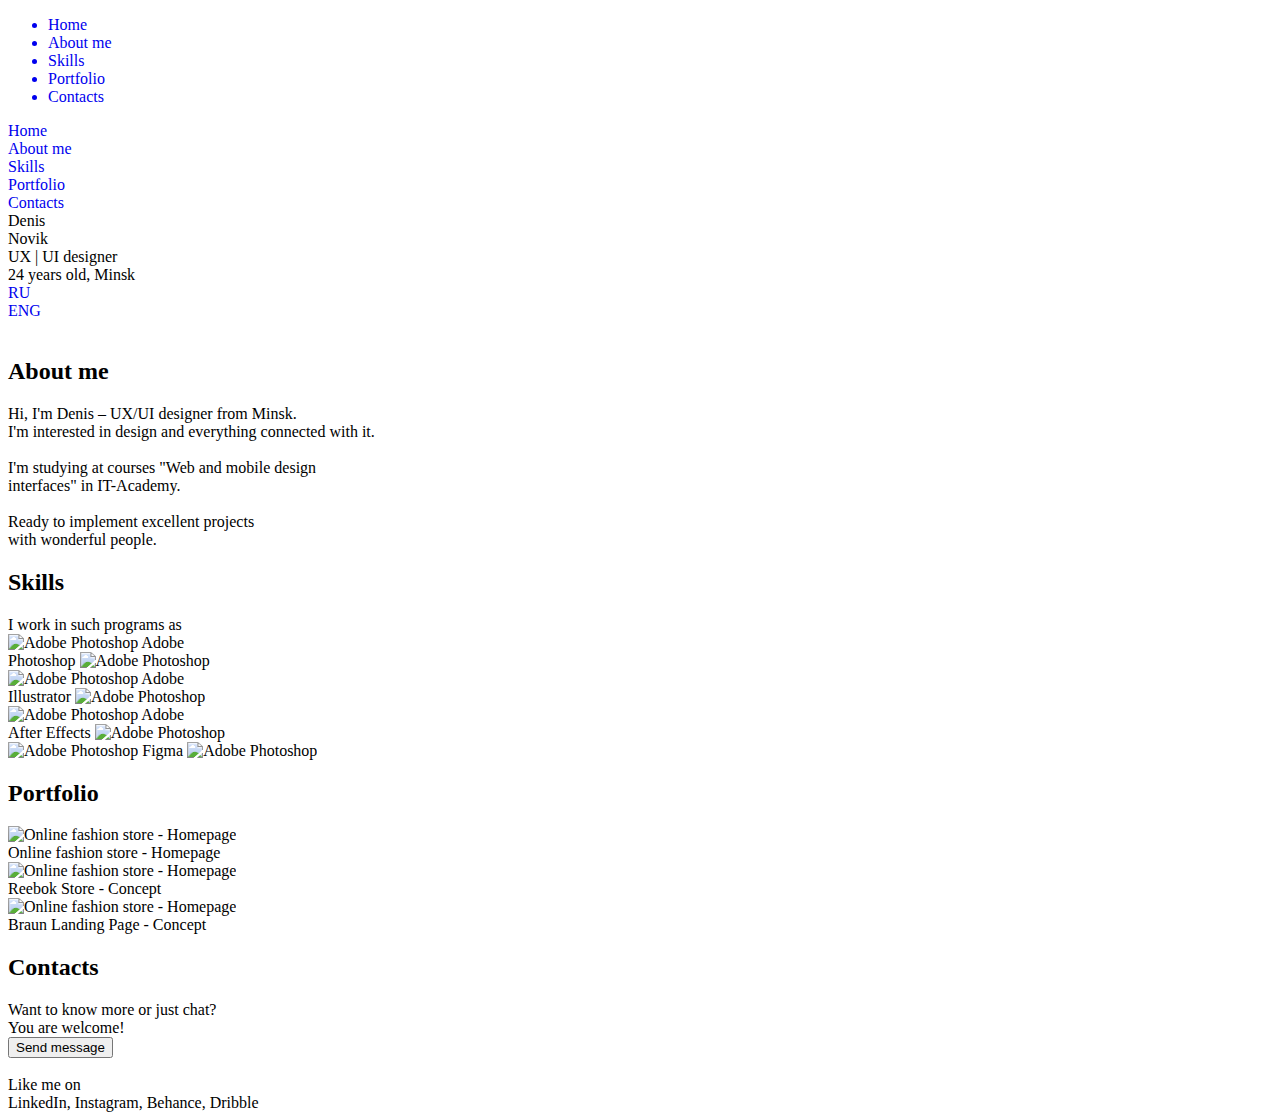
==== index.html @ b4befcc1 "Add files via upload" ====
<!DOCTYPE html>
<html lang="en">
<head>
    <meta charset="UTF-8">
    <meta http-equiv="X-UA-Compatible" content="IE=edge">
    <meta name="viewport" content="width=device-width, initial-scale=1">
    <link rel="stylesheet" href="css/reset.css">
    <link rel="stylesheet" href="css/style.css">
    <link rel="stylesheet" href="css/shrift.css" >
    <link rel="stylesheet" href="css/mobeli.css" type="text/css">
    <title>Portfolio DN</title>
</head>
<body>
    <form action="">
        <div class="wrapper">
            <header class="header">
                <div class="header-content __container">
                    <nav class="menu-content">          
                        <ul class="menu-list">
                            <a href="#" style="text-decoration: none"><li class="menu-item">Home</li></a>
                            <a href="#About me" style="text-decoration: none"> <li class="menu-item">About me</li></a>
                            <a href="#Skills" style="text-decoration: none"> <li class="menu-item">Skills</li></a>
                            <a href="#Portfolio" style="text-decoration: none"> <li class="menu-item">Portfolio</li></a>
                            <a href="#Contacts" style="text-decoration: none"><li class="menu-item">Contacts</li></a>
                        </ul>
                        <div class="menu-zerta"></div>
                    </nav> 
                    <div class="burger-menu">
                        <a href="" class="burger-menu_button">
                          <spun class="burger-menu_lines"></spun>
                        </a>
                        <nav class="burger-menu_nav">
                            <a href="#" style="text-decoration: none"><li class="burger-menu_link" style="  list-style-type: none;">Home</li></a>
                            <a href="#About me" style="text-decoration: none"> <li class="burger-menu_link" style="  list-style-type: none;">About me</li></a>
                            <a href="#Skills" style="text-decoration: none"> <li class="burger-menu_link" style="  list-style-type: none;">Skills</li></a>
                            <a href="#Portfolio" style="text-decoration: none"> <li class="burger-menu_link"style="  list-style-type: none;">Portfolio</li></a>
                            <a href="#Contacts" style="text-decoration: none"><li class="burger-menu_link" style="  list-style-type: none;">Contacts</li></a>
                        </nav>
                        
                        <div class="burger-menu_overlay"></div>
                      </div>
                </div>
            </header>
            <main class="main">
                <div class="main-desinger __container">
                  
                    <div class="desinger-denis"><span>Denis <br> Novik</span></div>
                    <div class="desinger-inf"><span>UX | UI designer <br> 24 years old, Minsk</span></div>
                    <div>
                        <div class="desinger-eng-ru">
                            <div class="desinger-ru"><a href="#" style="text-decoration: none" class="eng"><span class="ru">RU</span></a></div>
                            <div class="desinger-zerta"></div>
                            <div class="desinger-eng"><a href="#" style="text-decoration: none" class="eng"><span class="ru">ENG</span></a></div>
                        </div>
                       
                    </div>
            
                </div>
                <div class="main-img __container">
                    <div class="img">
                        <img src="img/photo/cover.jpg" alt="" class="img-no-mobile">
                        <img src="img/photo/cover1.jpg" alt=""class="img-mobile">
                    </div>
                </div>
                <div class="main-abot __container">
                    <div class="abot-h1" id="About me"><h2>About me</h2></div>
                    <div class="abot-text"><span>Hi, I'm Denis – UX/UI designer from Minsk. <br>
                        I'm interested in design and everything connected with it.<br><br>
                        
                        I'm studying at courses "Web and mobile design <br>
                        interfaces" in IT-Academy.<br><br>
                        
                        Ready to implement excellent projects<br>
                         with wonderful people.</span></div>
                </div>
                <div class="main-skils __container" id="Skills">
                    <div class="skils-content">
                        <div class="skils-info">
                            <div class="skils-h2"><h2>Skills</h2></div>
                            <div class="skils-text"><span>I work in such programs as</span></div>
                         </div>
                        <div class="skils-program">
                            <div class="program-photo">
                                <img src="img/program/log/cover.jpg" alt="Adobe Photoshop" class="program-logo">
                                <span class="program-text">Adobe <br> Photoshop</span>
                                <img src="img/program/ozenka/cover.jpg" alt="Adobe Photoshop" class="program-ozen">
                            </div>
                            <div class="program-photo">
                                <img src="img/program/log/cover1.jpg" alt="Adobe Photoshop" class="program-logo">
                                <span class="program-text">Adobe <br> Illustrator</span>
                                <img src="img/program/ozenka/cover1.jpg" alt="Adobe Photoshop" class="program-ozen">
                            </div>
                            <div class="program-photo">
                                <img src="img/program/log/cover2.jpg" alt="Adobe Photoshop" class="program-logo">
                                <span class="program-text">Adobe <br> After Effects</span>
                                <img src="img/program/ozenka/cover2.jpg" alt="Adobe Photoshop" class="program-ozen">
                            </div>
                            <div class="program-photo">
                                <img src="img/program/log/cover3.jpg" alt="Adobe Photoshop" class="program-logo-figma">
                                <span class="program-text">Figma</span>
                                <img src="img/program/ozenka/cover3.jpg" alt="Adobe Photoshop" class="program-ozen-figma">
                            </div>
                            
                        </div>
                    </div>
                </div>
                <div class="main-portfolio __container">
                    <div class="portfolio-content" id="Portfolio">
                        <div class="portfolio-h2"><h2>Portfolio</h2></div>
                        <div class="portfolio-img"><img src="img/portfolio/cover.jpg" alt="Online fashion store - Homepage"></div>
                        <div class="portfolio-text"><span>Online fashion store - Homepage</span></div>
                        <div class="portfolio-img"><img src="img/portfolio/cover1.jpg" alt="Online fashion store - Homepage"></div>
                        <div class="portfolio-text"><span>Reebok Store - Concept</span></div>
                        <div class="portfolio-img"><img src="img/portfolio/cover2.jpg" alt="Online fashion store - Homepage"></div>
                        <div class="portfolio-text"><span>Braun Landing Page - Concept</span></div>
                    </div>
                </div>
                <div class="main-contact __container">
                    <div class="contact-content"id="Contacts">
                        <div class="contact-h2"><h2>Contacts</h2></div>
                        <div class="contact-text"><span>Want to know more or just chat? <br> You are welcome!</span></div>
                        <div class="butom"><button class="contact-butom"> Send message</button></div>
                    </div>
                </div>
            </main>
            <footer class="footer">
                <div class="footer-contact __container">
                    <div class="contact-img ">
                        <img src="img/contact/cover.png" alt="" class="img-con">
                        <img src="img/contact/cover1.png" alt="" class="img-con">
                        <img src="img/contact/cover2.png" alt="" class="img-con">
                        <img src="img/contact/cover3.png" alt="" class="img-con">
                    </div>
                    <div class="contact-tex"><span>Like me on <br> LinkedIn, Instagram, Behance, Dribble</span></div>
                </div>
            </footer>
        </div>
    </form>
    <script src="https://cdnjs.cloudflare.com/ajax/libs/jquery/3.3.1/jquery.min.js"></script>
</body>
<script src="js/script.js"></script>
</html>
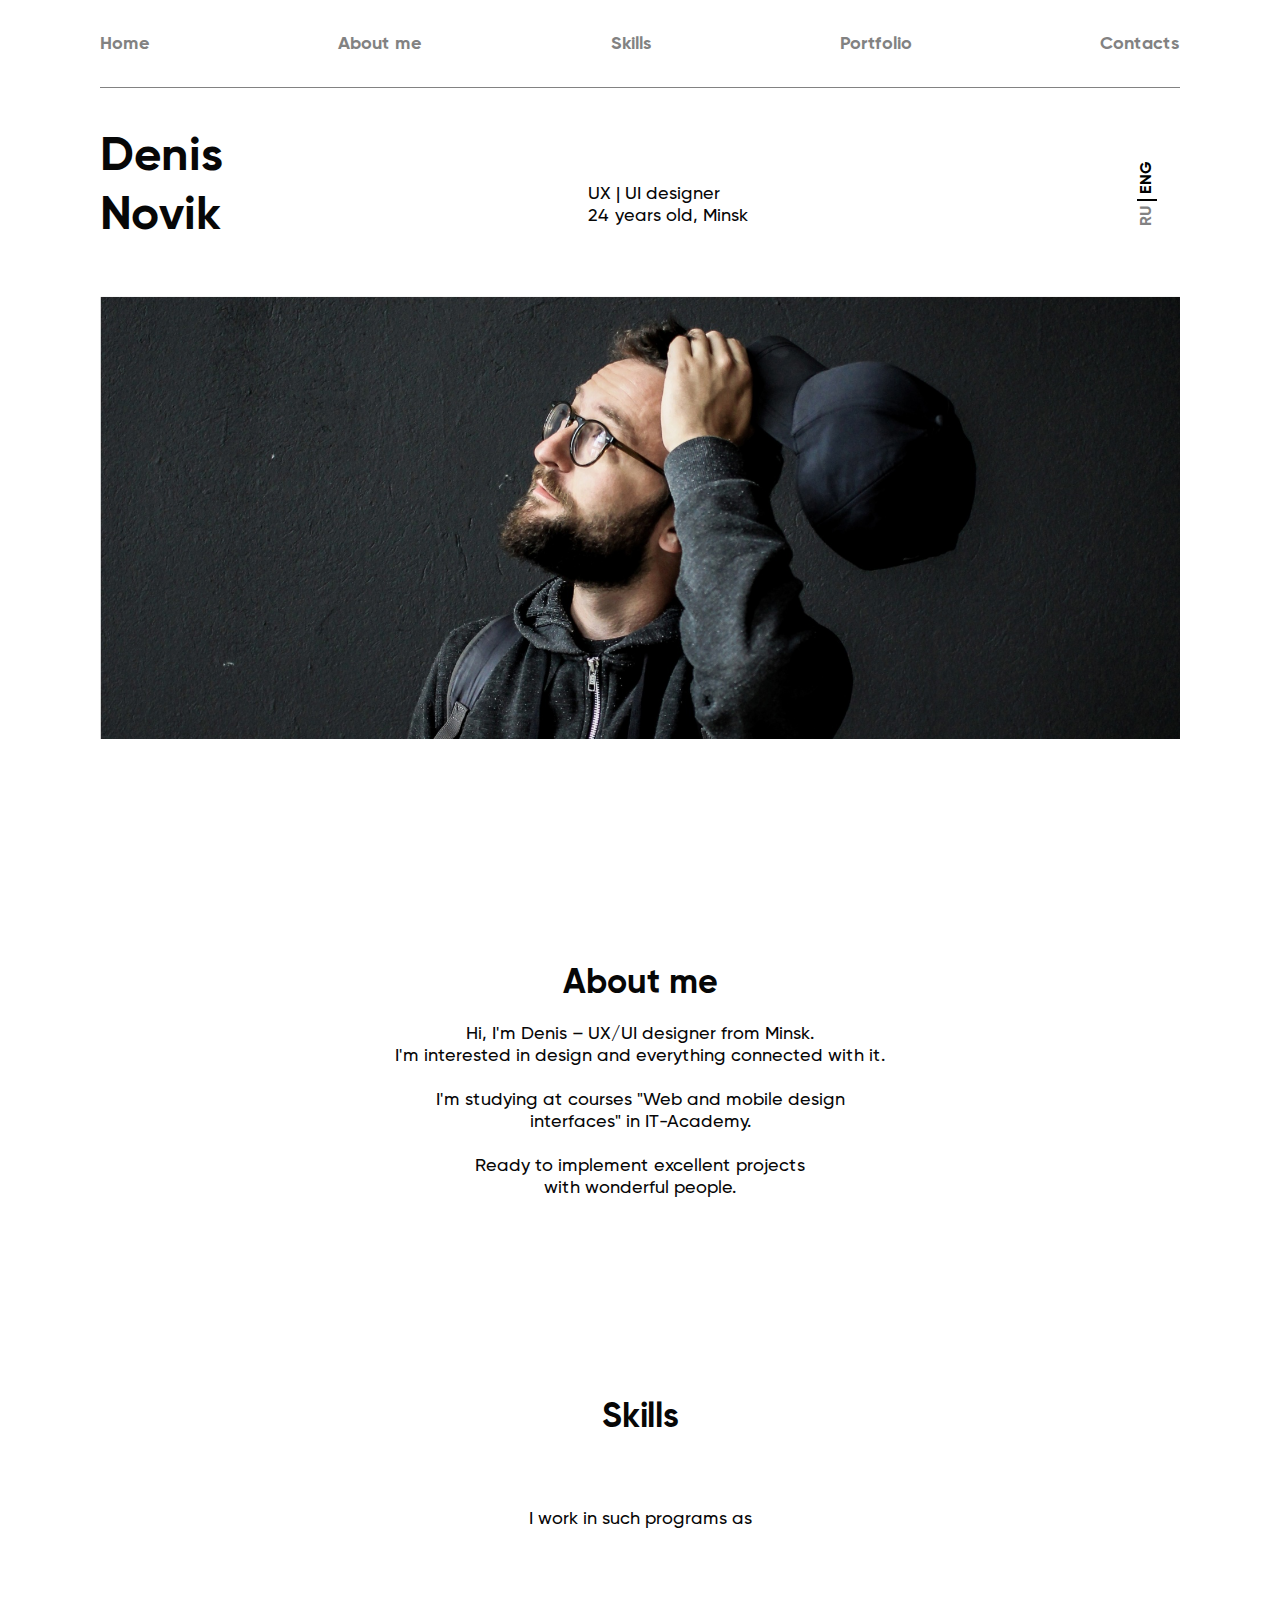
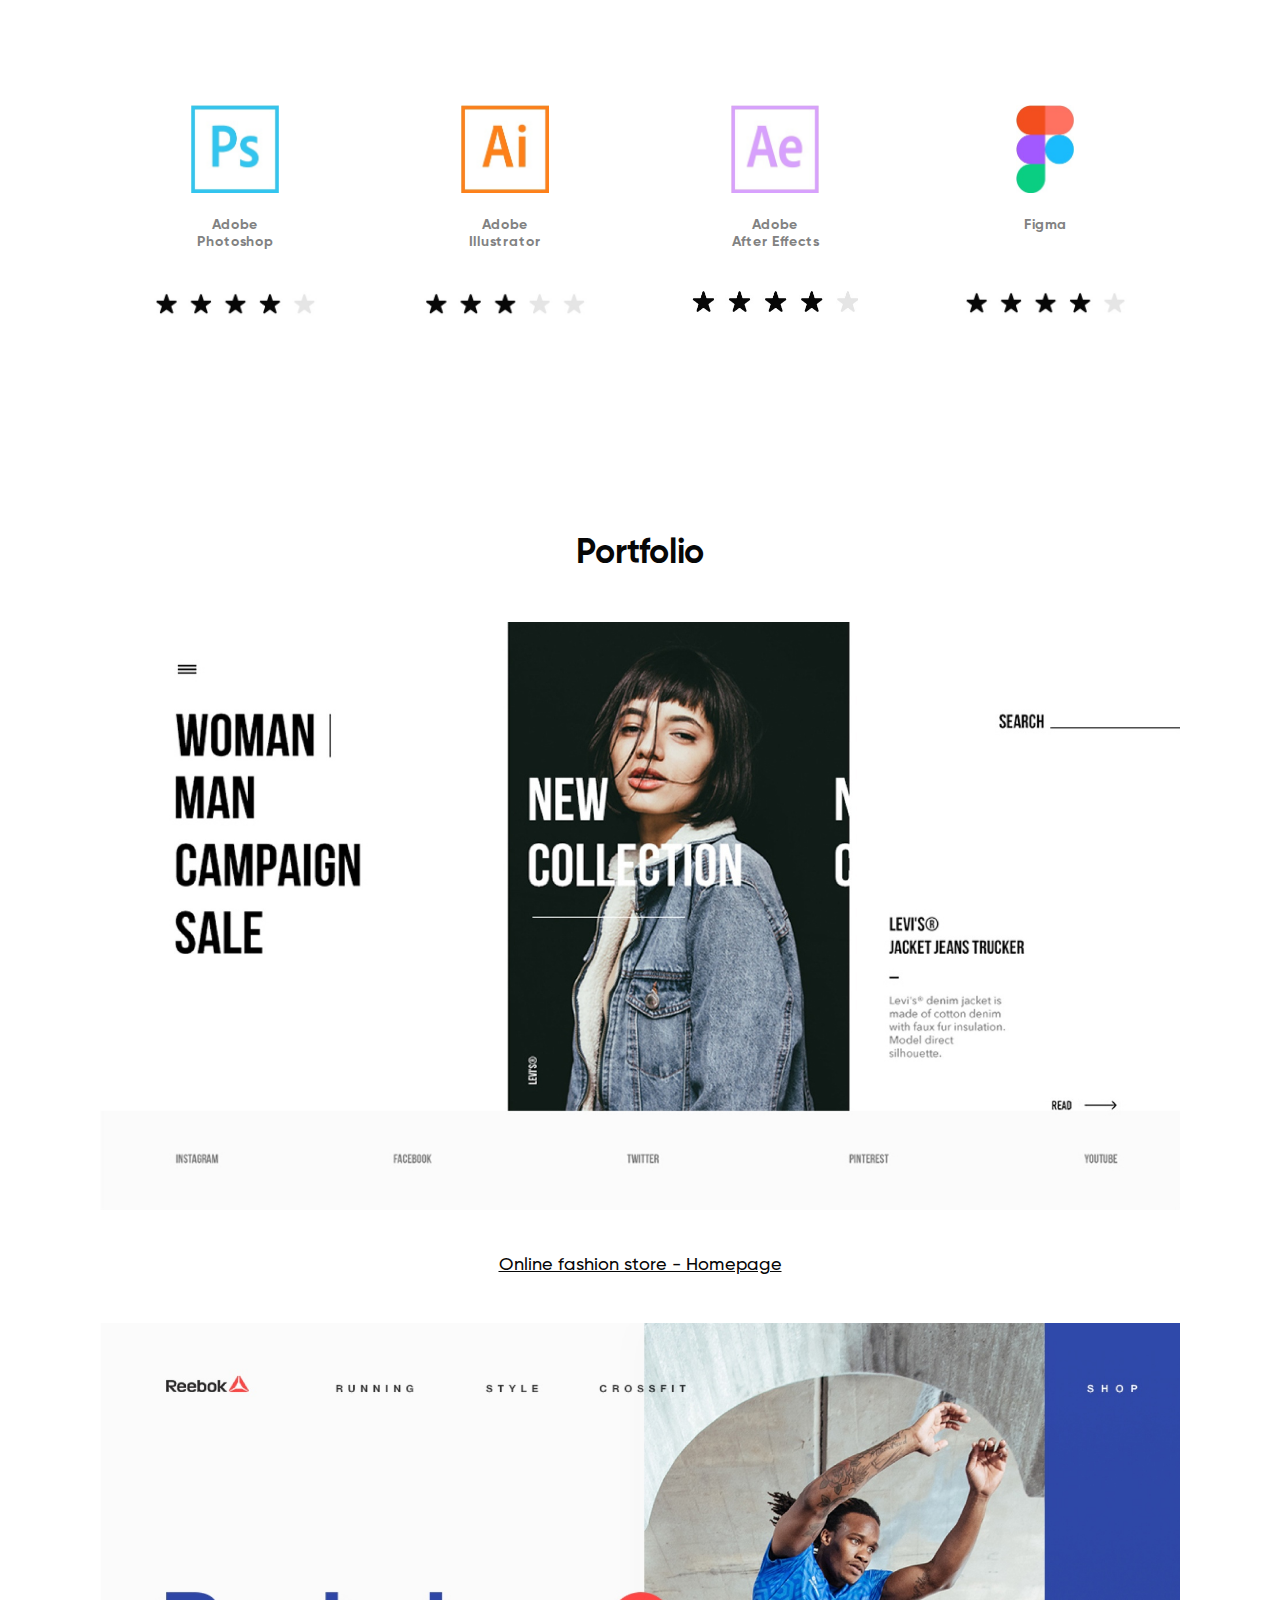
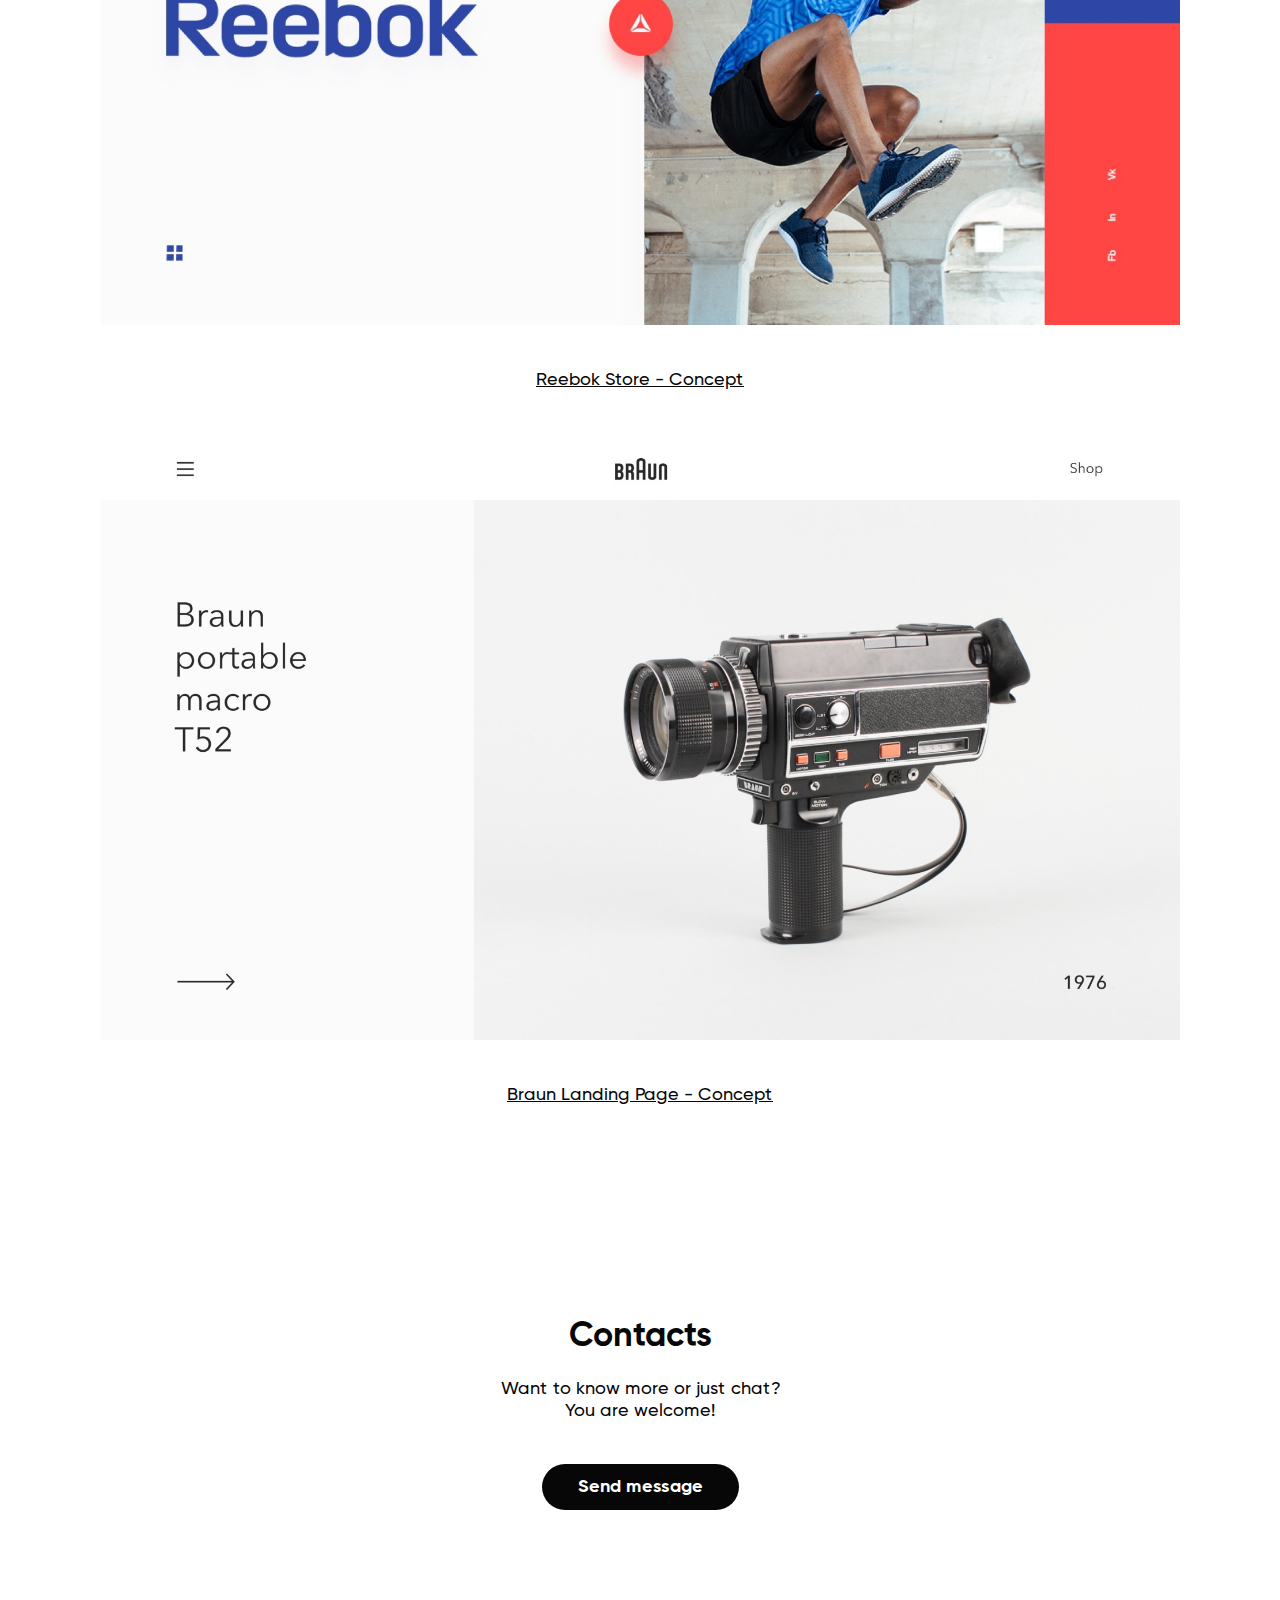
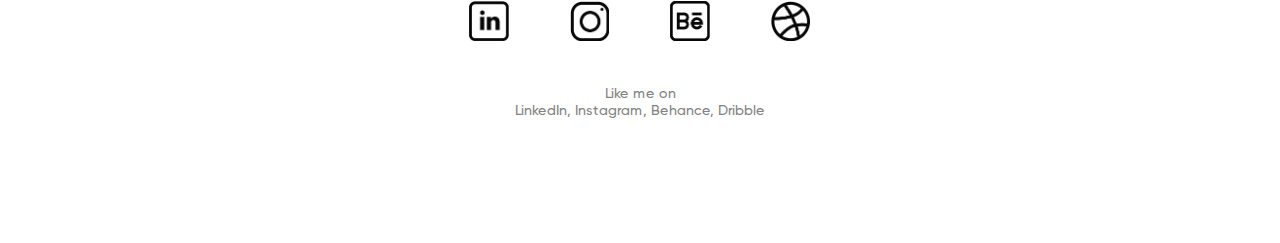
==== commit 62a22a91: "Update index.html" ====
--- a/index.html
+++ b/index.html
@@ -48,9 +48,9 @@
                     <div class="desinger-inf"><span>UX | UI designer <br> 24 years old, Minsk</span></div>
                     <div>
                         <div class="desinger-eng-ru">
-                            <div class="desinger-ru"><a href="#" style="text-decoration: none" class="eng"><span class="ru">RU</span></a></div>
+                            <div class="desinger-ru"><a href="ru.html" style="text-decoration: none" class="eng"><span class="ru">RU</span></a></div>
                             <div class="desinger-zerta"></div>
-                            <div class="desinger-eng"><a href="#" style="text-decoration: none" class="eng"><span class="ru">ENG</span></a></div>
+                            <div class="desinger-eng"><a href="#" style="text-decoration: none; color: black;"  class="eng"><span class="ru">ENG</span></a></div>
                         </div>
                        
                     </div>
@@ -139,4 +139,4 @@
     <script src="https://cdnjs.cloudflare.com/ajax/libs/jquery/3.3.1/jquery.min.js"></script>
 </body>
 <script src="js/script.js"></script>
-</html>+</html>
--- a/css/style.css
+++ b/css/style.css
@@ -0,0 +1,405 @@
+.__container{
+    width: 1300px;
+    margin: 0px 250px 0px 250px;
+    z-index: 50;
+    height: auto;
+}
+.wrapper {
+}
+/*============================MENU======================================*/
+header {
+
+}
+.header-menu {
+    
+}
+.menu-content {
+    margin-top: 33px;
+}
+.menu-list {
+    display: flex;
+    justify-content: space-between;
+}
+.menu-item {
+    font-family: 'Gilroy-Bold';
+    font-size: 18px;
+    line-height: 22px;
+    text-align: center;
+    color: #828282;
+    
+}
+.menu-zerta{
+    border-bottom: 1px solid #828282;
+    width: 100%;
+    margin-top: 32px;
+}
+.active {
+    color: #070707;
+}
+/*================================================menu-burger=====================================================*/
+.burger-menu_link{
+    font-family: 'Gilroy-Bold';
+    font-size: 34px;
+    line-height: 42px;
+    
+    color: #828282;
+}
+.burger-menu_button {
+    position: fixed;
+    top: 10px;
+    right: 10px;
+    z-index: 30;
+    width: 80px;
+    height: 80px;
+    border-radius: 50%;
+    -webkit-transition: 0.4s;
+    -moz-transition: 0.4s;
+    -o-transition: 0.4s;
+    transition: 0.4s;
+  }
+  .burger-menu_button:hover .burger-menu_lines {
+    filter: brightness(0.7);
+  }
+  
+  .burger-menu_button:hover {
+    background-color: rgba(255, 255, 255, 0.7);
+  }
+  .burger-menu_lines::before,
+.burger-menu_lines::after,
+.burger-menu_lines {
+  position: absolute;
+  width: 50px;
+  height: 3px;
+  background-color: #000000;
+  -webkit-transition: 0.4s;
+  -moz-transition: 0.4s;
+  -o-transition: 0.4s;
+  transition: 0.4s;
+}
+.burger-menu_lines {
+  top: 50%;
+  left: 50%;
+  transform: translate(-50%, -50%);
+}
+.burger-menu_lines::before {
+  content: '';
+  top: -12px;
+}
+.burger-menu_lines::after {
+  content: '';
+  top: 12px;
+}
+.burger-menu_active .burger-menu_lines {
+    background-color: transparent;
+  }
+  .burger-menu_active .burger-menu_lines::before {
+    top: 0;
+    transform: rotate(45deg);
+  }
+  .burger-menu_active .burger-menu_lines::after{
+    top: 0;
+    transform: rotate(-45deg);
+  }
+  
+  .burger-menu_nav {
+    width: 100%;
+    position: fixed;
+    top: 0;
+    z-index: 20;
+    display: flex;
+    flex-flow: column;
+    height: 100%;
+    background: #FFFFFF;
+    overflow-y: auto;
+    right: -100%;
+    -webkit-transition: 0.8s;
+    -moz-transition: 0.8s;
+    -o-transition: 0.8s;
+    transition: 0.8s;
+  }
+  .burger-menu_active .burger-menu_nav {
+    right: 0;
+    -webkit-transition: 0.4s;
+    -moz-transition: 0.4s;
+    -o-transition: 0.4s;
+    transition: 0.4s;
+  }
+  .burger-menu_link:not(last-child){
+    padding-bottom: 38px;
+  }
+  .burger-menu_link:hover {
+    filter: brightness(0.9);
+  }
+  .burger-menu_overlay {
+    display: none;
+    position: fixed;
+    top: 0;
+    left: 0;
+    width: 100vw;
+    height: 100vh;
+    z-index: 10;
+  }
+  .burger-menu_active .burger-menu_overlay {
+    display: block;
+    background-color: rgba(0, 0, 0, 0.5);
+  }
+  section {
+    display: flex;
+    align-items: center;
+    justify-content: center;
+    height: 100vh;
+    font-family: sans-serif;
+    font-size: 72px;
+    text-transform: uppercase;
+    color: #000;
+  }
+.burger-menu_link{
+    padding-top: 66px;
+    padding-left: 26px;
+}
+/*============================================MAIN===========================================================*/
+.main {
+    flex: 1 1 auto;
+}
+/*============================================1-block=============================================================*/
+.main-desinger {
+    display: flex;
+    justify-content: space-between; 
+}
+.desinger-denis {
+    font-family: 'Gilroy-Bold';
+    font-size: 47.3392px;
+    line-height: 59px;
+    color: #070707;
+    margin-top: 40px;
+}
+.desinger-inf {
+    font-family: 'Gilroy-Medium';
+    font-size: 18px;
+    line-height: 22px;
+    color: #070707;
+    margin-top: 95px;
+}
+.desinger-eng-ru {
+    margin-top: 95px;
+    display: flex;
+    transform: rotate(-90deg);
+    
+}
+.eng{
+    font-family: 'Gilroy-Bold';
+    font-size: 16px;
+    line-height: 20px;
+    color: #828282;
+}
+.desinger-ru {
+margin-right: 5px;
+}
+.desinger-zerta{
+    border: 1px solid black;
+    height: auto;
+}
+.desinger-eng {
+    margin-left: 5px;
+}
+
+/*============================================2-block=============================================================*/
+.main-img{
+
+}
+.img{
+    margin-top: 50px;
+}
+/*=============================================3-block=============================================================*/
+.main-abot {
+    
+}
+.abot-h1 {
+    display: flex;
+    justify-content: center;
+    margin-top: 224px;
+    font-family: 'Gilroy-Bold';
+    font-size: 34px;
+    line-height: 42px;
+    text-align: center;
+    color: #070707;
+}
+.abot-text {
+    display: flex;
+    justify-content: center;
+    margin-top: 18px;
+    font-family: 'Gilroy-Medium';
+    font-size: 18px;
+    line-height: 22px;
+    text-align: center;
+    color: #070707;
+}
+/*==========================================4-block======================================================================*/
+.main-skils {
+}
+.skils-content {
+    margin-top: 198px;
+}
+.skils-info{
+}
+.skils-h2 {
+    display: flex;
+    justify-content: center;
+    font-family: 'Gilroy-Bold';
+    font-size: 34px;
+    line-height: 42px;
+    text-align: center;
+    color: #070707;
+
+}
+.skils-text {
+    padding-top: 69px;
+    display: flex;
+    justify-content: center;
+    font-family: 'Gilroy-Medium';
+    font-size: 18px;
+    line-height: 22px;
+    text-align: center;
+    color: #070707;
+}
+.skils-program {
+    display: flex;
+    justify-content: space-between;
+}
+.program-photo {
+    display: flex;
+    flex-direction: column;
+    max-height: 206px;
+    margin-top: 175px;
+    width: 100%;
+    align-items: center;
+}
+.program-logo{
+    max-width: 89px;
+    max-height: 88px;
+}
+.program-logo-figma{
+    max-width: 58px;
+    max-height: 89px;
+}
+.program-text {
+    padding-top: 24px;
+    font-family: 'Gilroy-Bold';
+    font-size: 14px;
+    line-height: 17px;
+    color: #828282;
+    text-align: center;
+}
+.program-ozen {
+    max-width: 166px;
+    max-height: 26px;
+    margin-top: 40px;
+}
+.program-ozen-figma{
+    max-width: 166px;
+    max-height: 26px;
+    margin-top: 56px;
+}
+/*================================================================================*/
+.main-portfolio {
+}
+.portfolio-content {
+    margin-top: 222px;
+}
+.portfolio-h2 {
+    text-align: center;
+    font-family: 'Gilroy-Bold';
+font-size: 34px;
+line-height: 42px;
+text-align: center;
+
+/* Black */
+
+color: #070707;
+}
+.portfolio-img {
+    margin-top: 47px;
+}
+.portfolio-text {
+    text-align: center;
+    margin-top: 44px;
+    font-family: 'Gilroy-Medium';
+font-size: 18px;
+line-height: 22px;
+text-align: center;
+text-decoration-line: underline;
+
+/* Black */
+
+color: #070707;
+}
+/*==========================================================================================*/
+.main-contact {
+}
+.contact-content {
+    margin-top: 210px;
+}
+.contact-h2 {
+    font-family: 'Gilroy-Bold';
+font-size: 34px;
+line-height: 42px;
+text-align: center;
+
+color: #070707;
+    text-align: center;
+}
+.contact-text {
+    margin-top: 20px;
+    text-align: center;
+    font-family: 'Gilroy-Medium';
+font-size: 18px;
+line-height: 22px;
+text-align: center;
+color: #070707;
+}
+.contact-butom {
+    font-family: 'Gilroy-Bold';
+    font-size: 18px;
+    line-height: 22px;
+    color: #FFFFFF;
+    background: #070707;
+    border-radius: 100px;
+    padding: 12px 36px 12px 36px;
+
+}
+.butom{
+    text-align: center;
+    margin-top: 42px;
+    display: flex;
+    justify-content: center;
+}
+/*=================================================================================*/
+.footer {
+}
+.footer-contact {
+}
+.contact-img {
+    display: flex;
+    justify-content: center;
+    padding-top: 91px;
+    margin-left: 60px;
+}
+.img-con:not(last-child) {
+   margin-right: 61px;
+}
+.img-con {
+
+    max-width: 40px;
+    max-height: 40px;
+}
+.contact-tex {
+    font-family: 'Gilroy-Medium';
+font-size: 14px;
+line-height: 17px;
+text-align: center;
+
+color: #828282;
+    margin-top: 45px;
+    text-align: center;
+    margin-bottom: 123px;
+}--- a/css/shrift.css
+++ b/css/shrift.css
@@ -0,0 +1,8 @@
+@font-face {
+    font-family: "Gilroy-Bold";
+    src: url(/font/Gilroy-Bold.ttf);
+}
+@font-face {
+    font-family: "Gilroy-Medium";
+    src: url(/font/Gilroy-Medium.ttf);
+}--- a/css/mobeli.css
+++ b/css/mobeli.css
@@ -0,0 +1,104 @@
+
+@media (max-width: 1560px){
+    .__container{
+        margin: 0px 100px 0px 100px;
+    }
+    .header-content {
+       width: auto; 
+    }
+    .main-desinger{
+        width: auto;
+    }
+    .main-img{
+        width: auto;
+    }
+    .main-abot {
+        width: auto;
+    }
+    .main-skils {
+        width: auto;
+    }
+    .skils-program {
+    width: auto;
+    }
+    .main-portfolio{
+        width: auto;
+    }
+    .main-contact {
+        width: auto;
+    }
+    .footer-contact {
+        width: auto;
+    }
+
+}
+
+@media(max-width: 980px){
+    .__container{
+        margin: 0px 50px 0px 50px;
+    }
+    .menu-list {
+       flex-wrap: wrap;
+    }
+    .skils-program {
+      flex-wrap: wrap;
+    }
+    .program-photo{
+        flex: 1 1 50%;
+    }
+    .menu-burger {
+        position: relative; /* задаем относительное позиционирование */
+        width: 40px; /* определяем размеры блока */
+        height: 35px;
+        display: block;
+        margin-left: 10px;
+    }
+}
+@media(max-width: 525px){
+    .menu-zerta{
+        display: none;
+    }
+    .__container{
+        margin: 0px 20px 0px 20px;
+    }
+    .menu-list{
+        display: none;
+    }
+    .main-desinger{
+        display: flex;
+        flex-wrap: wrap;
+    }
+    .desinger-denis {
+        width: 100%;
+    }
+    .desinger-inf {
+     margin-top: 23px;
+    }
+    .desinger-eng-ru {
+       display: none;
+    }
+    .program-photo{
+        flex: 1 1 100%;
+    }
+    .img-no-mobile{
+        display: none;
+    }
+    .img-mobil{
+        display: flex;
+    }
+    .abot-text {
+        text-align: left;
+    }
+    .img-con:not(last-child) {
+        margin-right: 40px;
+     }
+
+}
+@media(min-width: 525px){
+    .img-mobile{
+        display: none;
+    }
+    .burger-menu{
+        display: none;
+    }
+}
